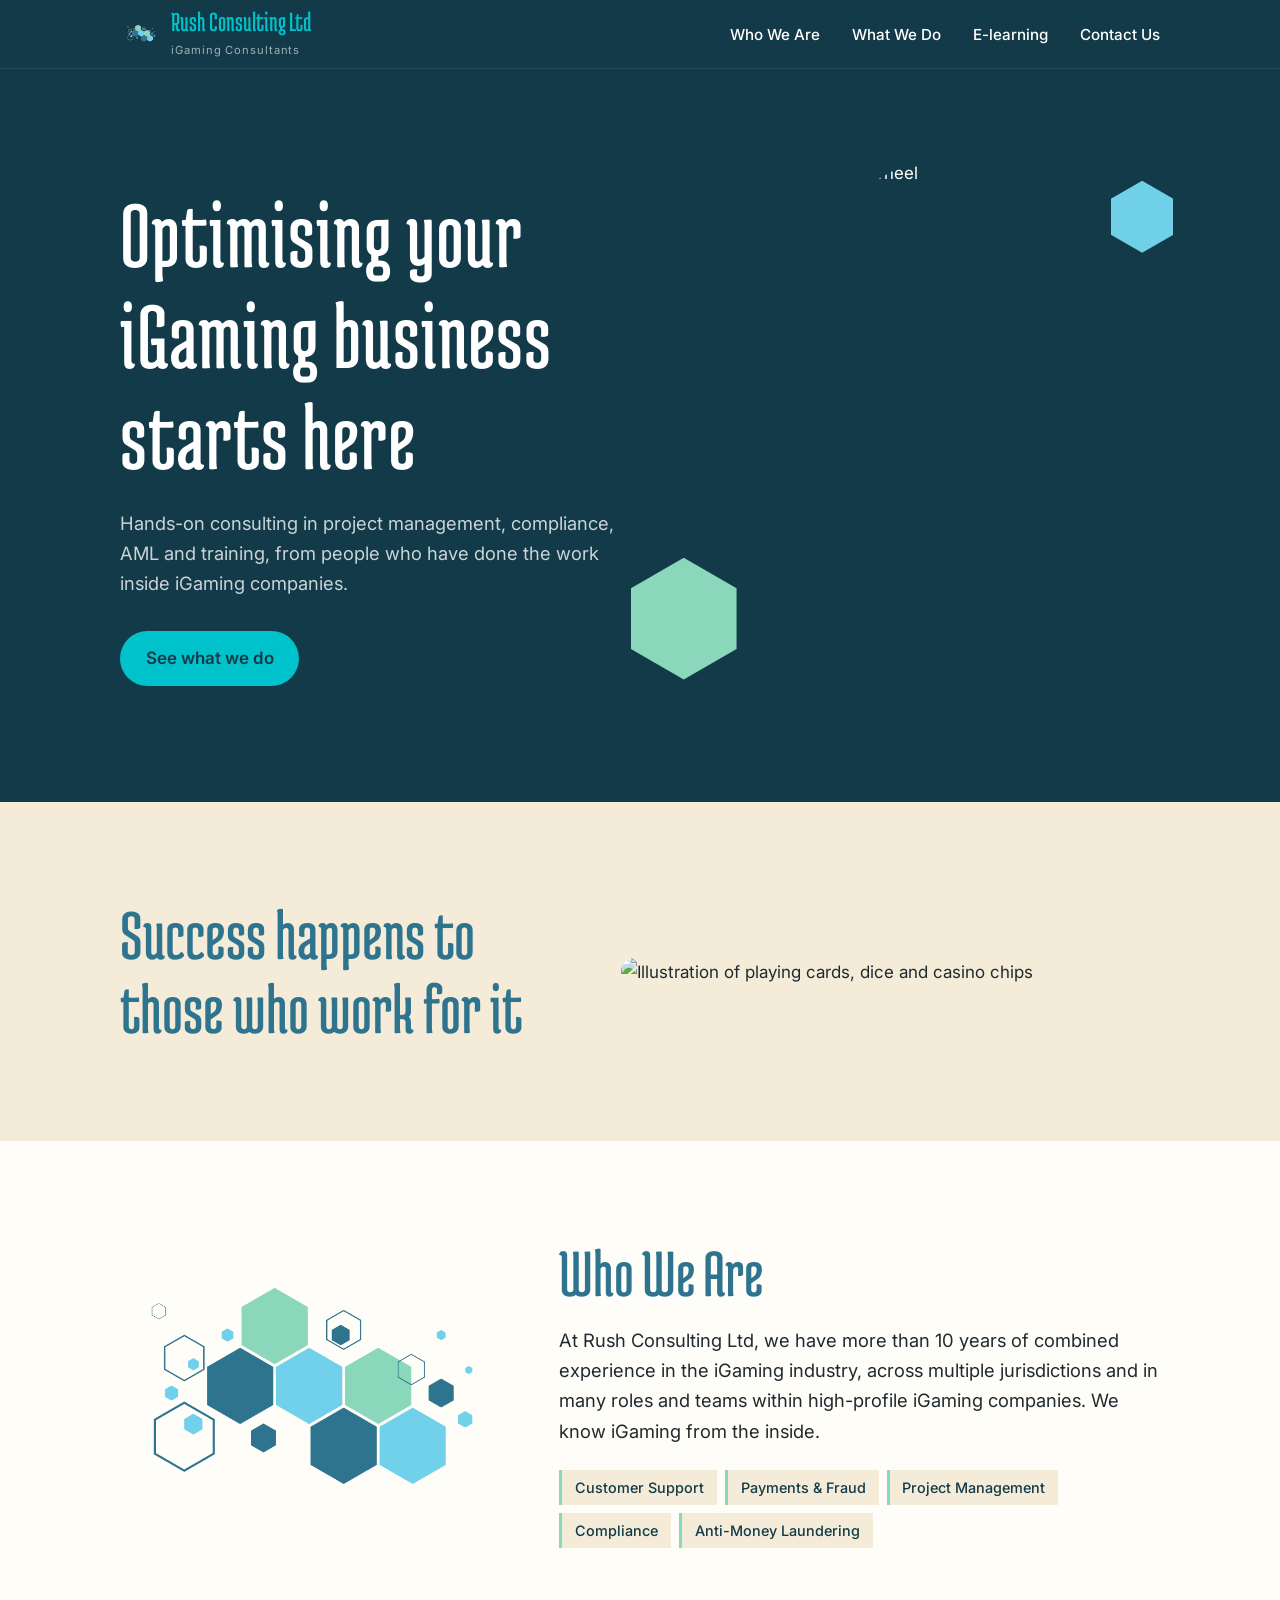
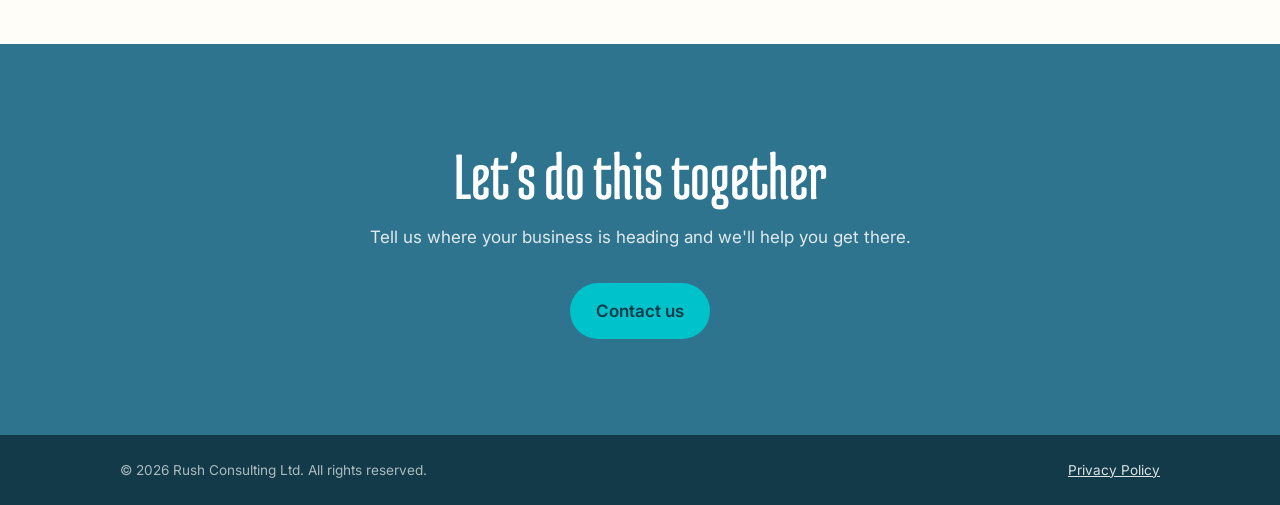
==== docs/index.html @ 852dec76 "Redesign site: new look, mobile menu, fixes and new address" ====
<!DOCTYPE html>
<html lang="en">
<head>
  <meta charset="UTF-8">
  <meta name="viewport" content="width=device-width, initial-scale=1.0">
  <title>Rush Consulting Ltd | iGaming Consulting</title>
  <meta name="description" content="iGaming consultancy in Malta: project management, regulatory and AML consulting, and training for online gambling businesses.">
  <link rel="icon" href="resources/images/logo.png">
  <link rel="preconnect" href="https://fonts.googleapis.com">
  <link rel="preconnect" href="https://fonts.gstatic.com" crossorigin>
  <link href="https://fonts.googleapis.com/css2?family=Inter:wght@400;500;600&family=Medula+One&display=swap" rel="stylesheet">
  <link rel="stylesheet" href="resources/site.css?v=2026-10-16">
</head>
<body>
  <a class="skip-link" href="#main">Skip to content</a>

  <header class="site-header">
    <div class="wrap">
      <a class="brand" href="./">
        <img src="resources/images/hex-mark.png" alt="">
        <span>
          <span class="brand-name">Rush Consulting Ltd</span>
          <span class="brand-tag">iGaming Consultants</span>
        </span>
      </a>
      <button class="menu-toggle" aria-expanded="false" aria-controls="site-nav">☰ Menu</button>
      <nav class="site-nav" id="site-nav" aria-label="Main">
        <ul>
          <li><a href="#who-we-are">Who We Are</a></li>
          <li><a href="whatwedo/">What We Do</a></li>
          <li><a href="elearning/">E-learning</a></li>
          <li><a href="contact/">Contact Us</a></li>
        </ul>
      </nav>
    </div>
  </header>

  <main id="main">
    <!-- Hero -->
    <section class="hero">
      <div class="wrap">
        <div>
          <h1 class="display">Optimising your iGaming business starts here</h1>
          <p>Hands-on consulting in project management, compliance, AML and training, from people who have done the work inside iGaming companies.</p>
          <a class="btn" href="whatwedo/">See what we do</a>
        </div>
        <div class="hex-photo">
          <div class="hex">
            <img src="resources/images/roulette.png" alt="Close-up of a roulette wheel">
          </div>
        </div>
      </div>
    </section>

    <!-- Motto -->
    <section class="section section-sand motto">
      <div class="wrap">
        <blockquote>Success happens to those who work for it</blockquote>
        <img src="resources/images/animation.png" alt="Illustration of playing cards, dice and casino chips">
      </div>
    </section>

    <!-- Who we are -->
    <section class="section about" id="who-we-are">
      <div class="wrap">
        <img src="resources/images/hex-cluster.png" alt="">
        <div>
          <h2 class="section-title">Who We Are</h2>
          <p>At Rush Consulting Ltd, we have more than 10 years of combined experience in the iGaming industry, across multiple jurisdictions and in many roles and teams within high-profile iGaming companies. We know iGaming from the inside.</p>
          <ul class="expertise">
            <li>Customer Support</li>
            <li>Payments &amp; Fraud</li>
            <li>Project Management</li>
            <li>Compliance</li>
            <li>Anti-Money Laundering</li>
          </ul>
        </div>
      </div>
    </section>

    <!-- Call to action -->
    <section class="section cta">
      <div class="wrap">
        <h2 class="section-title">Let's do this together</h2>
        <p>Tell us where your business is heading and we'll help you get there.</p>
        <a class="btn" href="contact/">Contact us</a>
      </div>
    </section>
  </main>

  <footer class="site-footer">
    <div class="wrap">
      <span>© 2026 Rush Consulting Ltd. All rights reserved.</span>
      <a href="privacy/">Privacy Policy</a>
    </div>
  </footer>

  <script>
    var toggle = document.querySelector('.menu-toggle');
    var nav = document.getElementById('site-nav');
    toggle.addEventListener('click', function () {
      var open = nav.classList.toggle('open');
      toggle.setAttribute('aria-expanded', open);
    });
    nav.addEventListener('click', function (e) {
      if (e.target.tagName === 'A') { nav.classList.remove('open'); toggle.setAttribute('aria-expanded', false); }
    });
  </script>
</body>
</html>
---- docs/resources/site.css ----
/* Rush Consulting – shared site styles */

:root {
  --deep: #123a48;        /* header, hero, footer */
  --teal: #2f748e;        /* brand teal: headings, buttons */
  --cyan: #00c2cb;        /* logo colour, accents on dark */
  --mint: #8bd7bb;
  --sky: #70d0e8;
  --sand: #f4ecd8;        /* light sections */
  --paper: #fffdf8;
  --ink: #1f2a30;         /* body text */
  --muted: #5b6b72;

  --display: 'Medula One', 'Impact', sans-serif;
  --body: 'Inter', system-ui, -apple-system, 'Segoe UI', sans-serif;

  --wrap: 1120px;
  --gutter: clamp(1rem, 4vw, 2.5rem);
}

*, *::before, *::after { box-sizing: border-box; }

html { scroll-behavior: smooth; scroll-padding-top: 5rem; }
@media (prefers-reduced-motion: reduce) { html { scroll-behavior: auto; } }

body {
  margin: 0;
  font-family: var(--body);
  font-size: 1.0625rem;
  line-height: 1.65;
  color: var(--ink);
  background: var(--paper);
  -webkit-font-smoothing: antialiased;
}

img { max-width: 100%; height: auto; display: block; }

a { color: var(--teal); }

h1, h2, h3 { line-height: 1.05; margin: 0 0 1rem; }

.display {
  font-family: var(--display);
  font-weight: 400;
  letter-spacing: 0.01em;
}

.wrap {
  width: 100%;
  max-width: var(--wrap);
  margin: 0 auto;
  padding: 0 var(--gutter);
}

:focus-visible {
  outline: 3px solid var(--cyan);
  outline-offset: 3px;
  border-radius: 4px;
}

.skip-link {
  position: absolute;
  left: -999px;
  top: 0;
  background: var(--cyan);
  color: var(--deep);
  padding: .5rem 1rem;
  z-index: 100;
}
.skip-link:focus { left: 1rem; }

/* ---------- Header ---------- */

.site-header {
  position: sticky;
  top: 0;
  z-index: 50;
  background: var(--deep);
  border-bottom: 1px solid rgba(255, 255, 255, .08);
}

.site-header .wrap {
  display: flex;
  align-items: center;
  justify-content: space-between;
  min-height: 4.25rem;
}

.brand {
  display: flex;
  align-items: center;
  gap: .6rem;
  text-decoration: none;
  color: var(--cyan);
}

.brand img { width: 2.6rem; }

.brand-name {
  font-family: var(--display);
  font-size: 1.75rem;
  line-height: 1;
}

.brand-tag {
  display: block;
  font-family: var(--body);
  font-size: .7rem;
  letter-spacing: .08em;
  color: rgba(255, 255, 255, .6);
  margin-top: .15rem;
}

.site-nav ul {
  display: flex;
  gap: 2rem;
  list-style: none;
  margin: 0;
  padding: 0;
}

.site-nav a {
  color: #fff;
  text-decoration: none;
  font-size: .95rem;
  font-weight: 500;
  padding: .4rem 0;
  border-bottom: 2px solid transparent;
}

.site-nav a:hover,
.site-nav a[aria-current="page"] {
  color: var(--cyan);
  border-bottom-color: var(--cyan);
}

.menu-toggle {
  display: none;
  background: none;
  border: 1px solid rgba(255, 255, 255, .3);
  border-radius: 6px;
  color: #fff;
  font: inherit;
  font-size: .95rem;
  padding: .45rem .8rem;
  cursor: pointer;
}

@media (max-width: 760px) {
  .menu-toggle { display: inline-flex; align-items: center; gap: .5rem; }

  .site-nav {
    position: absolute;
    left: 0;
    right: 0;
    top: 100%;
    background: var(--deep);
    border-bottom: 1px solid rgba(255, 255, 255, .1);
    display: none;
  }

  .site-nav.open { display: block; }

  .site-nav ul {
    flex-direction: column;
    gap: 0;
    padding: .5rem var(--gutter) 1rem;
  }

  .site-nav a {
    display: block;
    padding: .85rem 0;
    font-size: 1.1rem;
    border-bottom: 1px solid rgba(255, 255, 255, .08);
  }

  .site-nav a:hover,
  .site-nav a[aria-current="page"] { border-bottom-color: rgba(255, 255, 255, .08); }
}

/* ---------- Buttons ---------- */

.btn {
  display: inline-block;
  background: var(--cyan);
  color: var(--deep);
  font-weight: 600;
  text-decoration: none;
  padding: .85rem 1.6rem;
  border-radius: 999px;
  transition: background .2s;
}

.btn:hover { background: #fff; }

.btn-teal { background: var(--teal); color: #fff; }
.btn-teal:hover { background: var(--deep); }

/* ---------- Hero ---------- */

.hero {
  background: var(--deep);
  color: #fff;
  overflow: hidden;
}

.hero .wrap {
  display: grid;
  grid-template-columns: 1.05fr 1fr;
  align-items: center;
  gap: 2rem;
  padding-top: clamp(3rem, 7vw, 6rem);
  padding-bottom: clamp(3rem, 7vw, 6rem);
}

.hero h1 {
  font-size: clamp(3.2rem, 7.5vw, 6rem);
  color: #fff;
  margin-bottom: 1.25rem;
}

.hero p {
  font-size: 1.15rem;
  color: rgba(255, 255, 255, .78);
  max-width: 32rem;
  margin: 0 0 2rem;
}

.hex-photo {
  position: relative;
  justify-self: center;
  width: min(100%, 30rem);
}

.hex-photo .hex {
  aspect-ratio: 1 / 1.1547;
  clip-path: polygon(50% 0, 100% 25%, 100% 75%, 50% 100%, 0 75%, 0 25%);
  overflow: hidden;
}

.hex-photo .hex img {
  width: 100%;
  height: 100%;
  object-fit: cover;
}

/* small brand hexagons around the photo */
.hex-photo::before,
.hex-photo::after {
  content: "";
  position: absolute;
  aspect-ratio: 1 / 1.1547;
  clip-path: polygon(50% 0, 100% 25%, 100% 75%, 50% 100%, 0 75%, 0 25%);
}
.hex-photo::before { width: 22%; background: var(--mint); left: -9%; bottom: 6%; }
.hex-photo::after  { width: 13%; background: var(--sky);  right: -4%; top: 4%; }

@media (max-width: 760px) {
  .hero .wrap { grid-template-columns: 1fr; }
  .hex-photo { width: min(78%, 20rem); order: -1; }
}

/* ---------- Sections ---------- */

.section { padding: clamp(3.5rem, 8vw, 6rem) 0; }
.section-sand { background: var(--sand); }

.section-title {
  font-family: var(--display);
  font-weight: 400;
  font-size: clamp(2.6rem, 6vw, 4.25rem);
  color: var(--teal);
}

/* Motto band */

.motto .wrap {
  display: grid;
  grid-template-columns: 1fr 1.2fr;
  gap: clamp(1.5rem, 4vw, 3.5rem);
  align-items: center;
}

.motto blockquote {
  margin: 0;
  font-family: var(--display);
  font-size: clamp(2.6rem, 6vw, 4.5rem);
  line-height: 1.02;
  color: var(--teal);
}

.motto img { border-radius: 18px; }

@media (max-width: 760px) {
  .motto .wrap { grid-template-columns: 1fr; }
}

/* Who we are */

.about .wrap {
  display: grid;
  grid-template-columns: 1fr 1.6fr;
  gap: clamp(1.5rem, 5vw, 4rem);
  align-items: center;
}

.about p {
  font-size: 1.15rem;
  max-width: 38rem;
  margin: 0 0 1.5rem;
}

.expertise {
  display: flex;
  flex-wrap: wrap;
  gap: .5rem;
  list-style: none;
  margin: 0;
  padding: 0;
}

.expertise li {
  font-size: .9rem;
  font-weight: 500;
  color: var(--deep);
  background: var(--sand);
  border-left: 3px solid var(--mint);
  padding: .35rem .8rem;
}

@media (max-width: 760px) {
  .about .wrap { grid-template-columns: 1fr; }
  .about img { width: 60%; }
}

/* Closing call to action */

.cta {
  background: var(--teal);
  color: #fff;
  text-align: center;
}

.cta .section-title { color: #fff; margin-bottom: .75rem; }

.cta p {
  color: rgba(255, 255, 255, .85);
  margin: 0 auto 2rem;
  max-width: 34rem;
}

/* ---------- Footer ---------- */

.site-footer {
  background: var(--deep);
  color: rgba(255, 255, 255, .65);
  font-size: .85rem;
  padding: 1.5rem 0;
}

.site-footer .wrap {
  display: flex;
  flex-wrap: wrap;
  gap: .75rem 2rem;
  justify-content: space-between;
}

.site-footer a { color: rgba(255, 255, 255, .85); }
.site-footer a:hover { color: var(--cyan); }

/* ---------- Inner pages ---------- */

.page-head {
  background: var(--deep);
  color: #fff;
  padding: clamp(2.5rem, 6vw, 4.5rem) 0;
}

.page-head h1 {
  font-family: var(--display);
  font-weight: 400;
  font-size: clamp(3rem, 8vw, 5.25rem);
  color: #fff;
  margin: 0 0 .5rem;
}

.page-head p {
  color: rgba(255, 255, 255, .75);
  font-size: 1.15rem;
  max-width: 38rem;
  margin: 0;
}

/* What we do */

.services {
  display: grid;
  grid-template-columns: repeat(3, 1fr);
  gap: clamp(1.5rem, 4vw, 3rem);
}

.service {
  border-top: 4px solid var(--mint);
  padding-top: 1.5rem;
}

.service img { width: 4rem; margin-bottom: 1rem; mix-blend-mode: multiply; }

.service h2 {
  font-size: 1.35rem;
  font-weight: 600;
  color: var(--deep);
  margin-bottom: .75rem;
}

.service ul { margin: 0; padding-left: 1.1rem; }
.service li { margin-bottom: .5rem; }
.service li ul { margin-top: .5rem; list-style: circle; }

abbr[title] { text-decoration: underline dotted rgba(0,0,0,.35); cursor: help; }

@media (max-width: 860px) {
  .services { grid-template-columns: 1fr; }
}

/* E-learning */

.courses {
  display: grid;
  grid-template-columns: repeat(auto-fit, minmax(11rem, 1fr));
  gap: 1.25rem;
}

.course {
  display: flex;
  flex-direction: column;
  align-items: flex-start;
  gap: .75rem;
  background: #fff;
  border: 1px solid #e6dcc3;
  border-radius: 14px;
  padding: 1.5rem 1.25rem;
}

.course img { width: 3.5rem; }

.course h2 {
  font-size: 1.15rem;
  font-weight: 600;
  line-height: 1.3;
  color: var(--deep);
  margin: 0;
  flex-grow: 1;
}

.course .level { font-size: .85rem; color: var(--muted); margin: 0; }

.course .btn { padding: .6rem 1.2rem; font-size: .95rem; }

.note { color: var(--muted); font-size: .95rem; margin-top: 2rem; }

/* Contact */

.contact-grid {
  display: grid;
  grid-template-columns: 1.3fr 1fr;
  gap: clamp(2rem, 5vw, 4rem);
  align-items: start;
}

.contact-item { margin-bottom: 2rem; }

.contact-item h2 {
  font-size: .85rem;
  font-weight: 600;
  letter-spacing: .08em;
  text-transform: uppercase;
  color: var(--teal);
  margin-bottom: .4rem;
}

.contact-item p { margin: 0; font-size: 1.15rem; }

.contact-item .email {
  font-size: clamp(1.15rem, 3.5vw, 1.5rem);
  font-weight: 600;
  color: var(--deep);
  word-break: break-word;
}

.contact-card { border-radius: 18px; max-height: 26rem; object-fit: cover; width: 100%; }

@media (max-width: 760px) {
  .contact-grid { grid-template-columns: 1fr; }
  .contact-card { max-height: 14rem; }
}

/* Privacy / long text */

.prose { max-width: 46rem; }
.prose h2 { font-size: 1.4rem; font-weight: 600; color: var(--deep); margin: 2.5rem 0 .75rem; line-height: 1.3; }
.prose h3 { font-size: 1.1rem; font-weight: 600; color: var(--teal); margin: 1.75rem 0 .5rem; line-height: 1.3; }
.prose p { margin: 0 0 1rem; }
.prose li { margin-bottom: .5rem; }

.toc {
  background: var(--sand);
  border-radius: 12px;
  padding: 1.25rem 1.5rem;
  margin-bottom: 1rem;
}
.toc h2 { margin-top: 0; }
.toc ol { list-style: none; margin: 0; padding: 0; }
.toc li { margin-bottom: .35rem; }
.toc a { text-decoration: none; }
.toc a:hover { text-decoration: underline; }
.toc .sub { padding-left: 1.25rem; }
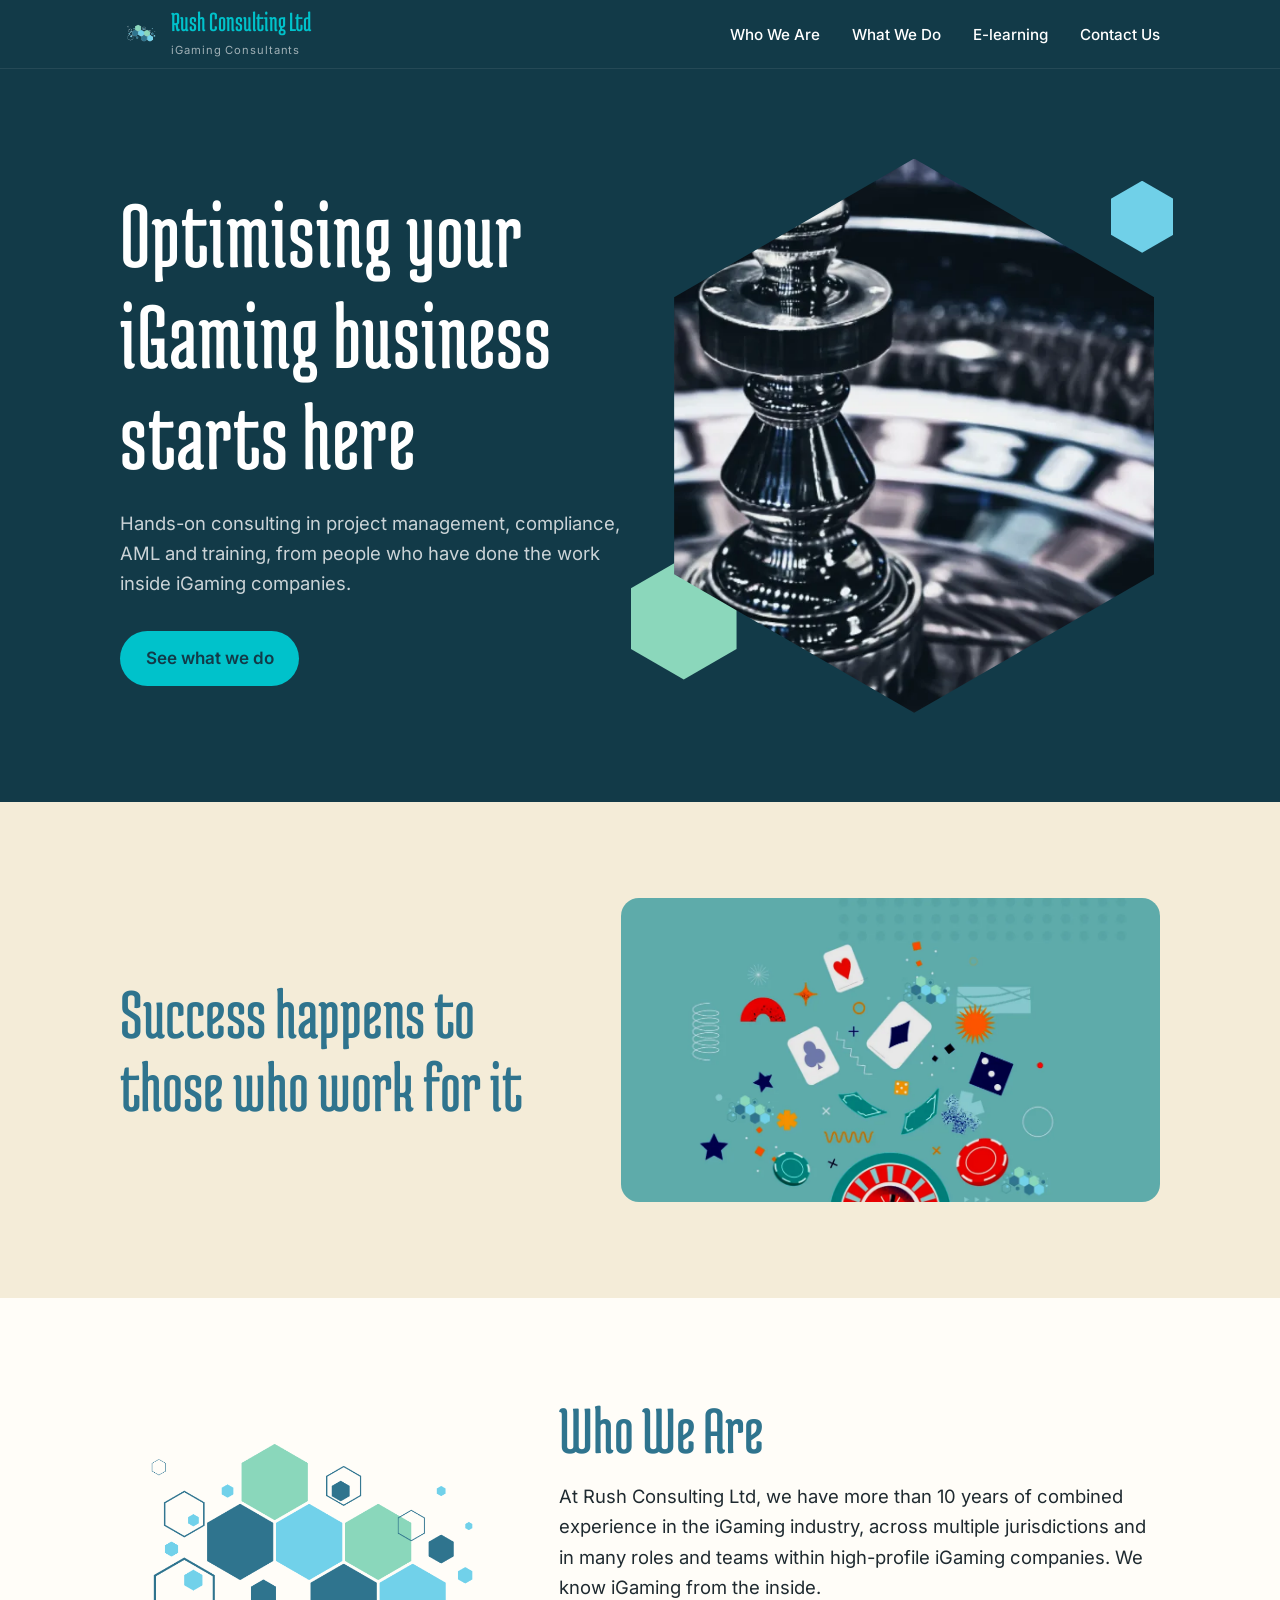
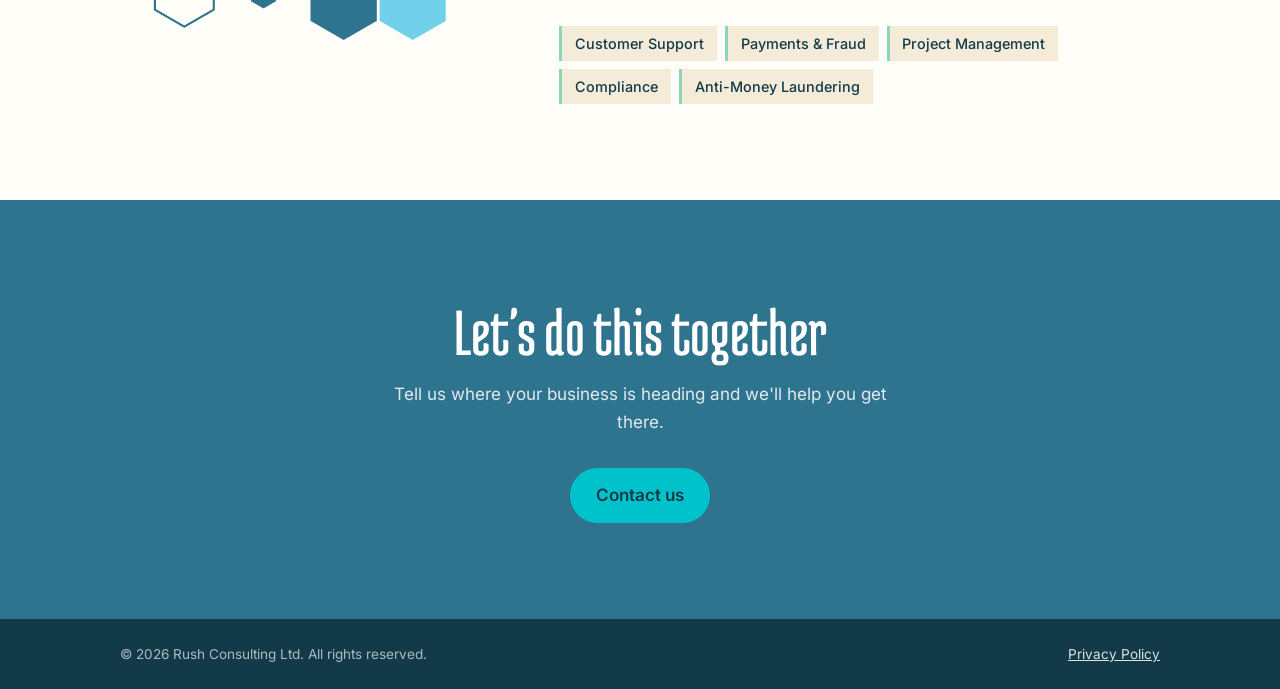
==== commit 8b9e6ba2: "Faster images, link previews, round logo icon, self-hosted fonts" ====
--- a/docs/index.html
+++ b/docs/index.html
@@ -5,11 +5,19 @@
   <meta name="viewport" content="width=device-width, initial-scale=1.0">
   <title>Rush Consulting Ltd | iGaming Consulting</title>
   <meta name="description" content="iGaming consultancy in Malta: project management, regulatory and AML consulting, and training for online gambling businesses.">
-  <link rel="icon" href="resources/images/logo.png">
-  <link rel="preconnect" href="https://fonts.googleapis.com">
-  <link rel="preconnect" href="https://fonts.gstatic.com" crossorigin>
-  <link href="https://fonts.googleapis.com/css2?family=Inter:wght@400;500;600&family=Medula+One&display=swap" rel="stylesheet">
-  <link rel="stylesheet" href="resources/site.css?v=2026-10-16">
+  <meta property="og:type" content="website">
+  <meta property="og:site_name" content="Rush Consulting Ltd">
+  <meta property="og:title" content="Rush Consulting Ltd | iGaming Consulting">
+  <meta property="og:description" content="iGaming consultancy in Malta: project management, regulatory and AML consulting, and training for online gambling businesses.">
+  <meta property="og:url" content="https://rushconsultingltd.com/">
+  <meta property="og:image" content="https://rushconsultingltd.com/resources/images/og-image.png">
+  <meta property="og:image:width" content="1200">
+  <meta property="og:image:height" content="630">
+  <meta name="twitter:card" content="summary_large_image">
+  <link rel="icon" href="resources/images/favicon-32.png" sizes="32x32" type="image/png">
+  <link rel="icon" href="resources/images/favicon-48.png" sizes="48x48" type="image/png">
+  <link rel="apple-touch-icon" href="resources/images/apple-touch-icon.png">
+  <link rel="stylesheet" href="resources/site.css?v=2026-10-16b">
 </head>
 <body>
   <a class="skip-link" href="#main">Skip to content</a>
@@ -46,7 +54,7 @@
         </div>
         <div class="hex-photo">
           <div class="hex">
-            <img src="resources/images/roulette.png" alt="Close-up of a roulette wheel">
+            <img src="resources/images/roulette.webp" alt="Close-up of a roulette wheel">
           </div>
         </div>
       </div>
@@ -56,7 +64,7 @@
     <section class="section section-sand motto">
       <div class="wrap">
         <blockquote>Success happens to those who work for it</blockquote>
-        <img src="resources/images/animation.png" alt="Illustration of playing cards, dice and casino chips">
+        <img src="resources/images/animation.webp" alt="Illustration of playing cards, dice and casino chips">
       </div>
     </section>
 
--- a/docs/resources/site.css
+++ b/docs/resources/site.css
@@ -1,4 +1,11 @@
 /* Rush Consulting – shared site styles */
+
+/* Fonts: hosted on this site (no requests to Google) */
+@font-face { font-family: 'Medula One'; font-style: normal; font-weight: 400; font-display: swap; src: url('fonts/medula-one-400.woff2') format('woff2'); }
+@font-face { font-family: 'Inter'; font-style: normal; font-weight: 400; font-display: swap; src: url('fonts/inter-400.woff2') format('woff2'); }
+@font-face { font-family: 'Inter'; font-style: normal; font-weight: 500; font-display: swap; src: url('fonts/inter-500.woff2') format('woff2'); }
+@font-face { font-family: 'Inter'; font-style: normal; font-weight: 600; font-display: swap; src: url('fonts/inter-600.woff2') format('woff2'); }
+
 
 :root {
   --deep: #123a48;        /* header, hero, footer */
